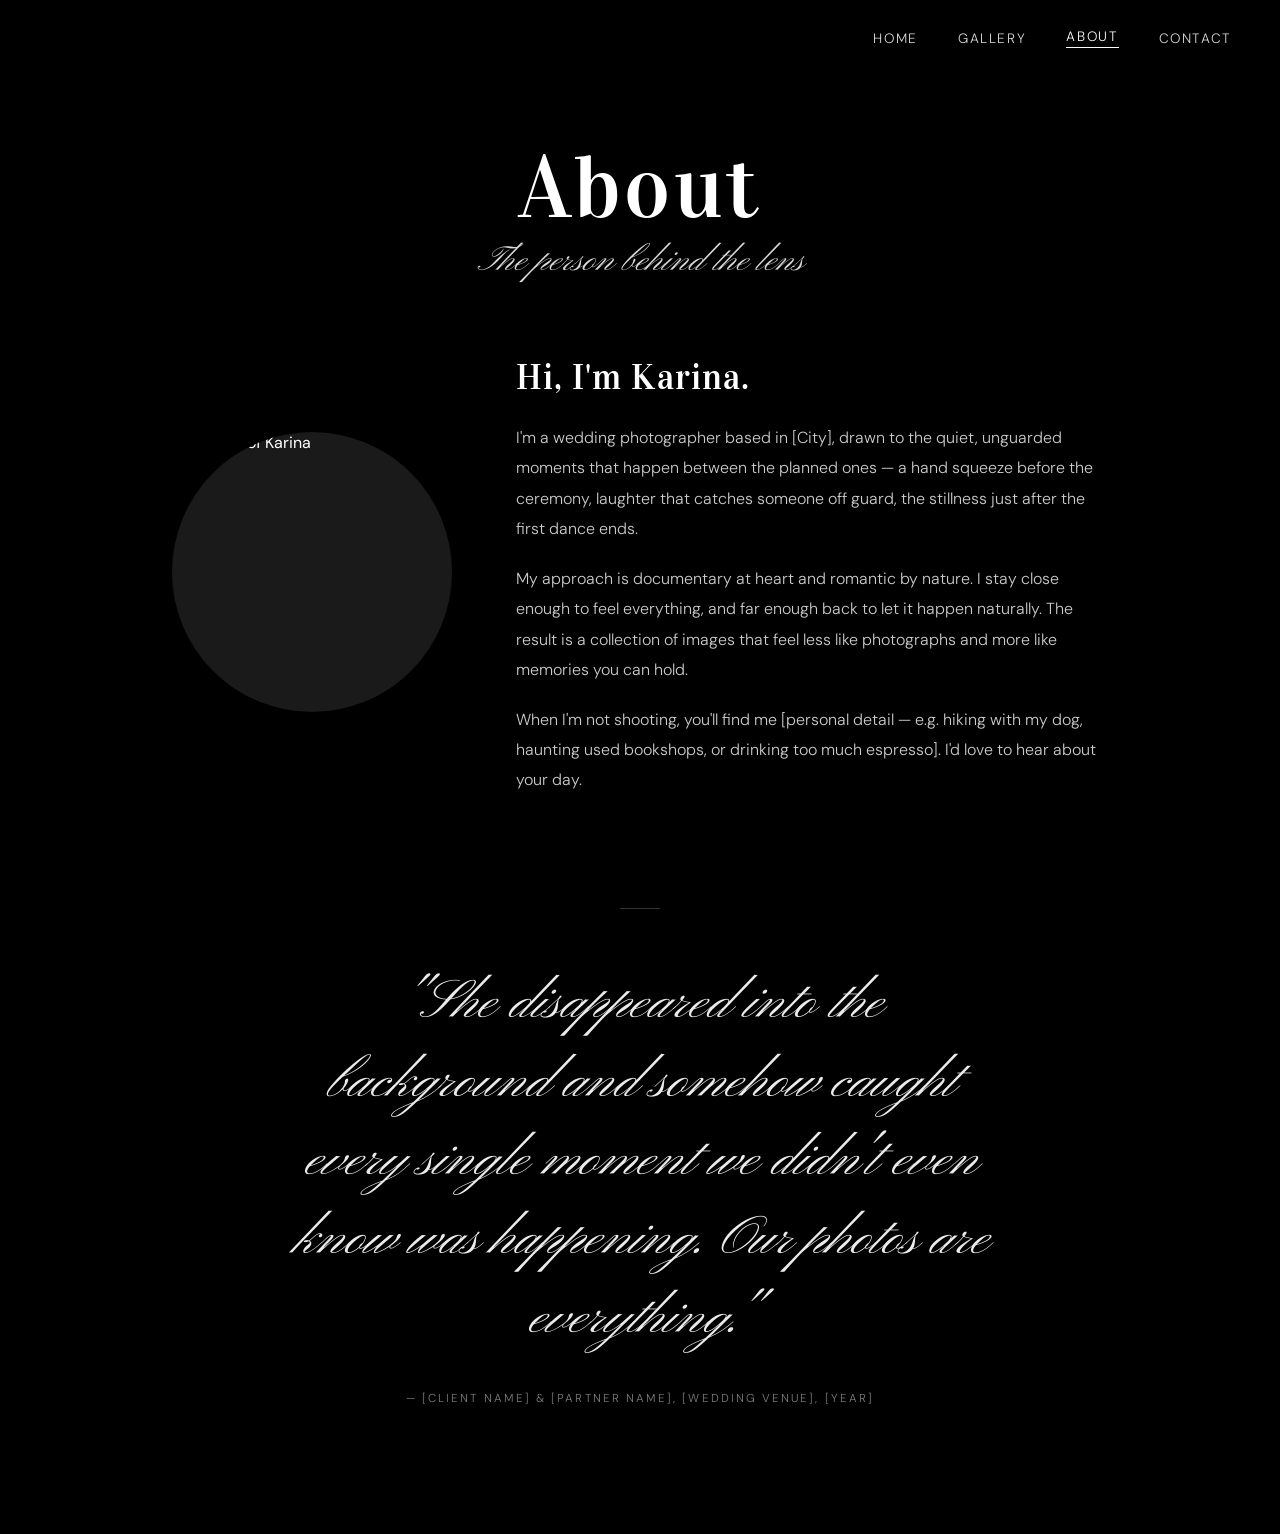
==== about.html @ 6c099190 "Complete Karina photography portfolio site" ====
<!DOCTYPE html>
<html lang="en">
<head>
  <meta charset="UTF-8" />
  <meta name="viewport" content="width=device-width, initial-scale=1.0" />
  <title>About — Karina</title>
  <link rel="icon" type="image/svg+xml" href="data:image/svg+xml,%3Csvg xmlns='http://www.w3.org/2000/svg' viewBox='0 0 64 64'%3E%3Crect width='64' height='64' fill='black'/%3E%3Ctext x='32' y='45' font-family='Georgia,serif' font-size='38' fill='white' text-anchor='middle'%3EK%3C/text%3E%3C/svg%3E" />
  <link rel="preconnect" href="https://fonts.googleapis.com" />
  <link rel="preconnect" href="https://fonts.gstatic.com" crossorigin />
  <link href="https://fonts.googleapis.com/css2?family=Vidaloka&family=Pinyon+Script&family=DM+Sans:ital,wght@0,300;0,400;1,300&display=swap" rel="stylesheet" />
  <style>
    *, *::before, *::after { box-sizing: border-box; margin: 0; padding: 0; }

    :root {
      --black: #000000;
      --white: #ffffff;
    }

    html { scroll-behavior: smooth; }

    body {
      background: var(--black);
      color: var(--white);
      font-family: 'DM Sans', sans-serif;
    }

    /* ── NAV ── */
    nav {
      position: fixed;
      top: 0; left: 0; right: 0;
      z-index: 100;
      display: flex;
      justify-content: flex-end;
      align-items: center;
      padding: 1.75rem 3rem;
      gap: 2.5rem;
      background: rgba(0, 0, 0, 0.72);
    }

    nav a {
      color: var(--white);
      text-decoration: none;
      font-family: 'DM Sans', sans-serif;
      font-weight: 300;
      font-size: 0.85rem;
      letter-spacing: 0.12em;
      text-transform: uppercase;
      opacity: 0.85;
      transition: opacity 0.2s;
    }

    nav a:hover { opacity: 1; }
    nav a.active { opacity: 1; border-bottom: 1px solid var(--white); padding-bottom: 2px; }

    /* ── PAGE HEADER ── */
    .page-header {
      padding: 9rem 2rem 4rem;
      text-align: center;
    }

    .page-header h1 {
      font-family: 'Vidaloka', serif;
      font-size: clamp(2.8rem, 8vw, 5.5rem);
      font-weight: 400;
      letter-spacing: 0.04em;
      line-height: 1;
    }

    .page-header p {
      font-family: 'Pinyon Script', cursive;
      font-style: italic;
      font-size: clamp(1.4rem, 3.5vw, 2.2rem);
      opacity: 0.85;
      margin-top: 0.5rem;
    }

    /* ── BIO SECTION ── */
    .bio {
      display: flex;
      align-items: center;
      gap: 4rem;
      max-width: 1000px;
      margin: 0 auto 7rem;
      padding: 0 2rem;
    }

    /* headshot */
    .bio-photo {
      flex: 0 0 280px;
      width: 280px;
      height: 280px;
      border-radius: 50%;
      overflow: hidden;
      /* PLACEHOLDER: replace with real headshot */
      background: #1a1a1a;
    }

    .bio-photo img {
      width: 100%;
      height: 100%;
      object-fit: cover;
      display: block;
      filter: grayscale(100%);
    }

    /* bio text */
    .bio-text {
      flex: 1;
      padding-top: 0.5rem;
    }

    .bio-text h2 {
      font-family: 'Vidaloka', serif;
      font-size: clamp(1.6rem, 3vw, 2.2rem);
      font-weight: 400;
      letter-spacing: 0.03em;
      margin-bottom: 1.5rem;
    }

    .bio-text p {
      font-family: 'DM Sans', sans-serif;
      font-weight: 300;
      font-size: 1rem;
      line-height: 1.9;
      color: rgba(255, 255, 255, 0.8);
      margin-bottom: 1.2rem;
    }

    .bio-text p:last-child { margin-bottom: 0; }

    /* ── TESTIMONIAL ── */
    .testimonial {
      max-width: 780px;
      margin: 0 auto 8rem;
      padding: 0 2rem;
      text-align: center;
    }

    .testimonial-divider {
      width: 40px;
      height: 1px;
      background: rgba(255, 255, 255, 0.2);
      margin: 0 auto 3.5rem;
    }

    .testimonial blockquote {
      font-family: 'Pinyon Script', cursive;
      font-style: italic;
      font-size: clamp(2rem, 5.5vw, 3.4rem);
      line-height: 1.45;
      color: var(--white);
      opacity: 0.92;
    }

    .testimonial cite {
      display: block;
      font-family: 'DM Sans', sans-serif;
      font-style: normal;
      font-weight: 300;
      font-size: 0.72rem;
      letter-spacing: 0.18em;
      text-transform: uppercase;
      color: rgba(255, 255, 255, 0.5);
      margin-top: 2rem;
    }

    /* ── FADE-IN ANIMATIONS ── */
    @keyframes fade-in-up {
      from { opacity: 0; transform: translateY(18px); }
      to   { opacity: 1; transform: translateY(0); }
    }

    .fade-in-load {
      opacity: 0;
      animation: fade-in-up 1.1s ease forwards;
    }

    .fade-in-scroll {
      opacity: 0;
      transform: translateY(18px);
      transition: opacity 0.9s ease, transform 0.9s ease;
    }

    .fade-in-scroll.in-view {
      opacity: 1;
      transform: translateY(0);
    }

    /* ── SCROLL TO TOP ── */
    .scroll-top {
      position: fixed;
      bottom: 1.75rem;
      right: 1.75rem;
      width: 2.75rem;
      height: 2.75rem;
      border-radius: 50%;
      background: var(--white);
      color: var(--black);
      border: none;
      display: flex;
      align-items: center;
      justify-content: center;
      cursor: pointer;
      opacity: 0;
      visibility: hidden;
      transform: translateY(10px);
      transition: opacity 0.3s ease, transform 0.3s ease, background 0.2s ease;
      z-index: 200;
    }

    .scroll-top.visible {
      opacity: 0.9;
      visibility: visible;
      transform: translateY(0);
    }

    .scroll-top:hover {
      opacity: 1;
      background: rgba(255, 255, 255, 0.8);
    }

    .scroll-top svg {
      width: 18px;
      height: 18px;
      stroke: currentColor;
      fill: none;
      stroke-width: 2;
      stroke-linecap: round;
      stroke-linejoin: round;
    }

    /* ── RESPONSIVE ── */
    @media (max-width: 768px) {
      nav {
        justify-content: center;
        flex-wrap: wrap;
        padding: 1.25rem 1.5rem;
        gap: 1.5rem;
      }

      .bio {
        flex-direction: column;
        align-items: center;
        gap: 2.5rem;
        margin-bottom: 5rem;
      }

      .bio-photo {
        flex: none;
        width: 220px;
        height: 220px;
      }

      .bio-text { padding-top: 0; }

      .bio { margin-top: 1.5rem; }

      .page-header { padding-top: 7rem; }
    }
  </style>
</head>
<body>

  <!-- NAV -->
  <nav>
    <a href="index.html">Home</a>
    <a href="gallery.html">Gallery</a>
    <a href="about.html" class="active">About</a>
    <a href="contact.html">Contact</a>
  </nav>

  <!-- PAGE HEADER -->
  <header class="page-header fade-in-load">
    <h1>About</h1>
    <p>The person behind the lens</p>
  </header>

  <!-- BIO -->
  <section class="bio fade-in-scroll">

    <!-- PLACEHOLDER: replace src with Karina's real headshot -->
    <div class="bio-photo">
      <img src="https://picsum.photos/seed/karina/560/560" alt="Portrait of Karina" />
    </div>

    <div class="bio-text">
      <!-- PLACEHOLDER: replace name, location, and bio paragraphs -->
      <h2>Hi, I'm Karina.</h2>
      <p>
        I'm a wedding photographer based in [City], drawn to the quiet, unguarded
        moments that happen between the planned ones — a hand squeeze before the
        ceremony, laughter that catches someone off guard, the stillness just after
        the first dance ends.
      </p>
      <p>
        My approach is documentary at heart and romantic by nature. I stay close
        enough to feel everything, and far enough back to let it happen naturally.
        The result is a collection of images that feel less like photographs and
        more like memories you can hold.
      </p>
      <p>
        When I'm not shooting, you'll find me [personal detail — e.g. hiking with
        my dog, haunting used bookshops, or drinking too much espresso]. I'd love
        to hear about your day.
      </p>
    </div>

  </section>

  <!-- TESTIMONIAL -->
  <section class="testimonial fade-in-scroll">
    <div class="testimonial-divider"></div>
    <!-- PLACEHOLDER: replace quote and attribution with a real client testimonial -->
    <blockquote>
      "She disappeared into the background and somehow caught every single moment
      we didn't even know was happening. Our photos are everything."
    </blockquote>
    <cite>— [Client Name] &amp; [Partner Name], [Wedding Venue], [Year]</cite>
  </section>

  <!-- SCROLL TO TOP -->
  <button class="scroll-top" id="scroll-top" aria-label="Scroll to top">
    <svg viewBox="0 0 24 24" aria-hidden="true">
      <line x1="12" y1="19" x2="12" y2="5"/>
      <polyline points="5 12 12 5 19 12"/>
    </svg>
  </button>

  <script>
    const fadeEls = document.querySelectorAll('.fade-in-scroll');
    const fadeObserver = new IntersectionObserver((entries) => {
      entries.forEach((entry) => {
        if (entry.isIntersecting) {
          entry.target.classList.add('in-view');
          fadeObserver.unobserve(entry.target);
        }
      });
    }, { threshold: 0.15 });
    fadeEls.forEach((el) => fadeObserver.observe(el));

    const scrollTopBtn = document.getElementById('scroll-top');
    window.addEventListener('scroll', () => {
      scrollTopBtn.classList.toggle('visible', window.scrollY > 400);
    });
    scrollTopBtn.addEventListener('click', () => {
      window.scrollTo({ top: 0, behavior: 'smooth' });
    });
  </script>

</body>
</html>
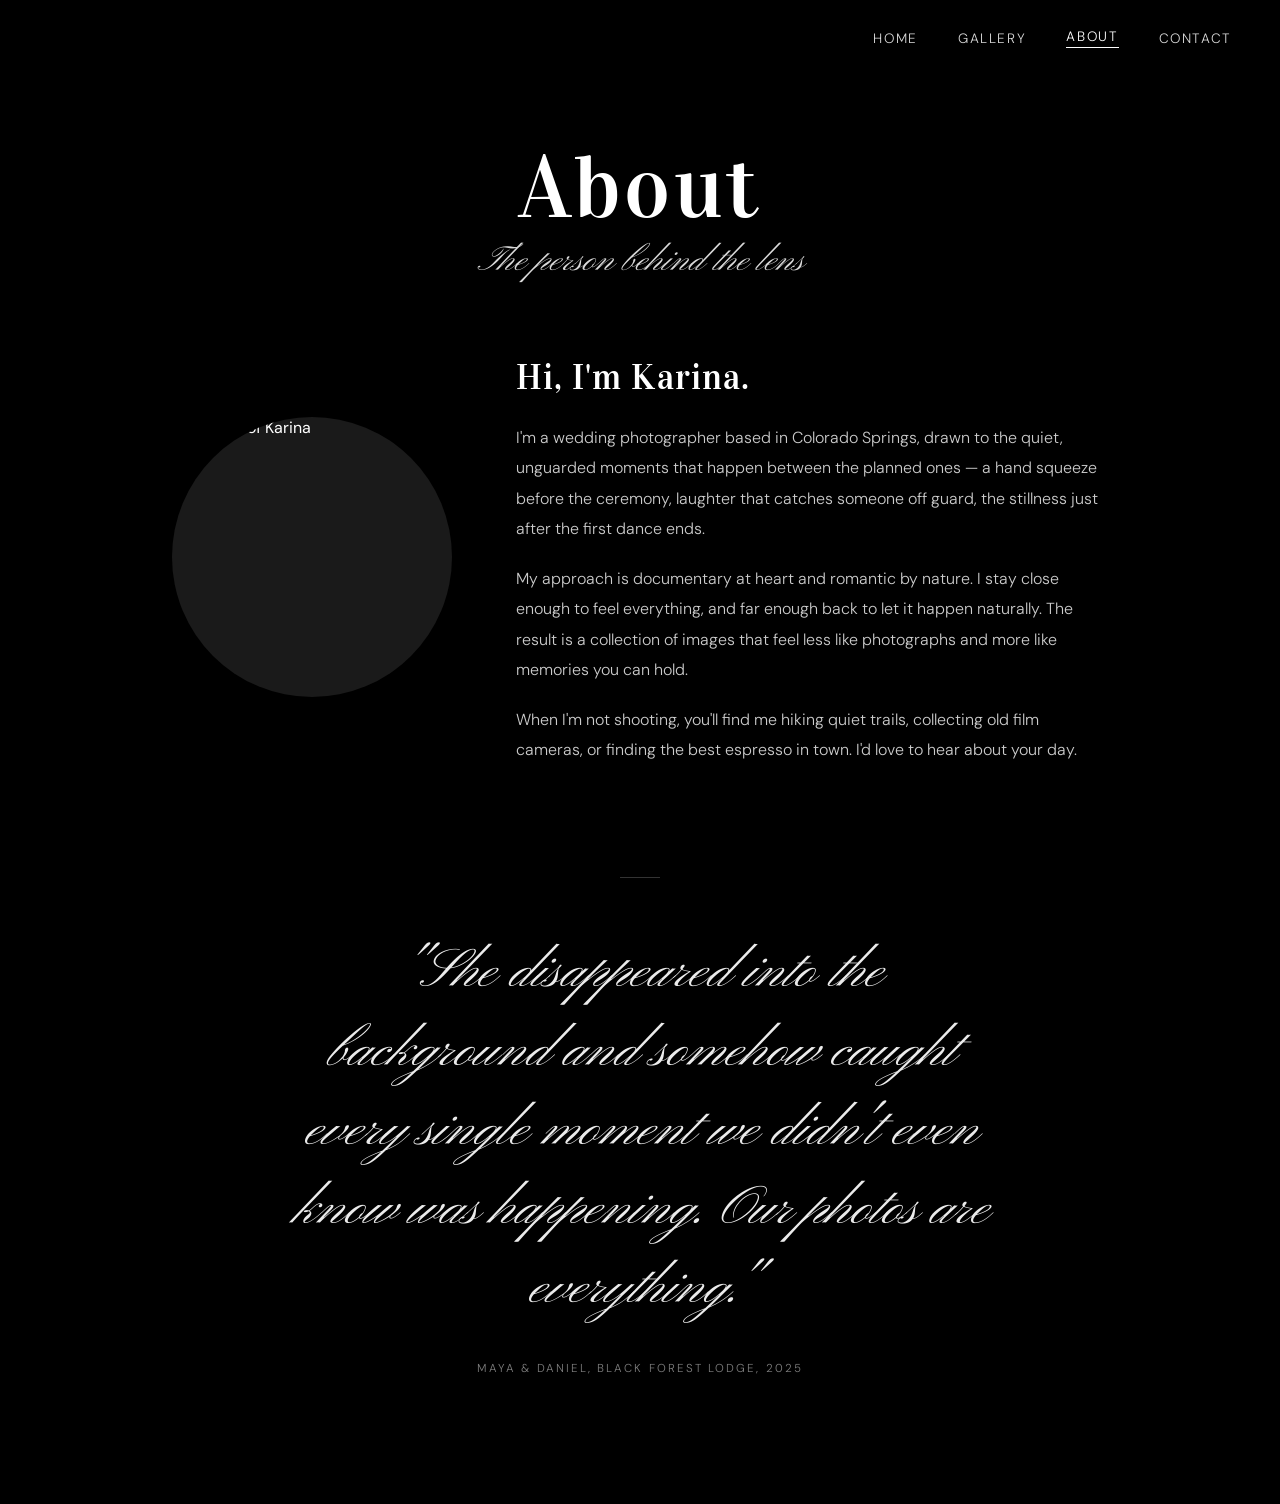
==== commit 8b084861: "Clean up Karina portfolio placeholder copy" ====
--- a/about.html
+++ b/about.html
@@ -287,7 +287,7 @@
       <!-- PLACEHOLDER: replace name, location, and bio paragraphs -->
       <h2>Hi, I'm Karina.</h2>
       <p>
-        I'm a wedding photographer based in [City], drawn to the quiet, unguarded
+        I'm a wedding photographer based in Colorado Springs, drawn to the quiet, unguarded
         moments that happen between the planned ones — a hand squeeze before the
         ceremony, laughter that catches someone off guard, the stillness just after
         the first dance ends.
@@ -299,8 +299,7 @@
         more like memories you can hold.
       </p>
       <p>
-        When I'm not shooting, you'll find me [personal detail — e.g. hiking with
-        my dog, haunting used bookshops, or drinking too much espresso]. I'd love
+        When I'm not shooting, you'll find me hiking quiet trails, collecting old film cameras, or finding the best espresso in town. I'd love
         to hear about your day.
       </p>
     </div>
@@ -315,7 +314,7 @@
       "She disappeared into the background and somehow caught every single moment
       we didn't even know was happening. Our photos are everything."
     </blockquote>
-    <cite>— [Client Name] &amp; [Partner Name], [Wedding Venue], [Year]</cite>
+    <cite>Maya &amp; Daniel, Black Forest Lodge, 2025</cite>
   </section>
 
   <!-- SCROLL TO TOP -->
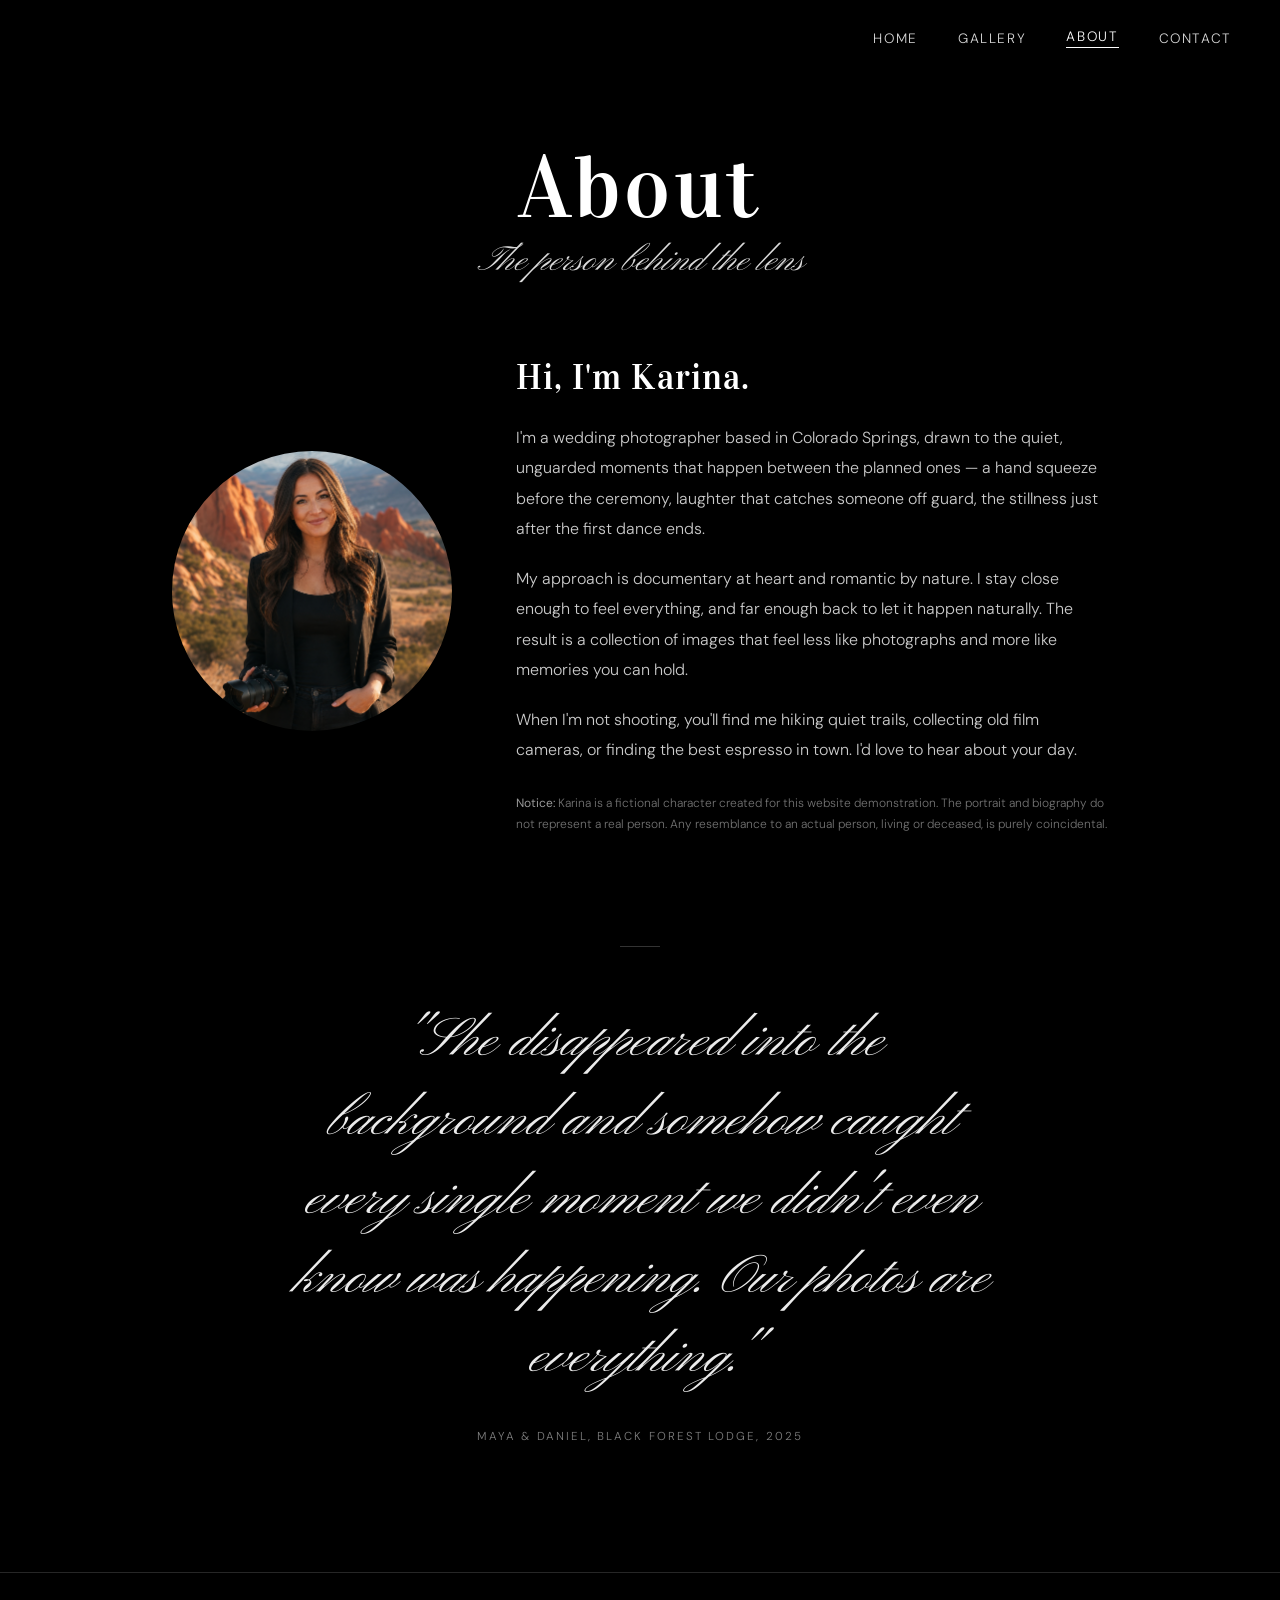
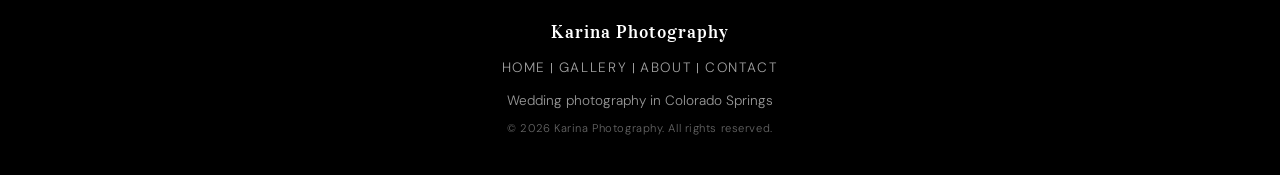
==== commit 15bc1f82: "Polish Karina portfolio for production" ====
--- a/about.html
+++ b/about.html
@@ -4,6 +4,7 @@
   <meta charset="UTF-8" />
   <meta name="viewport" content="width=device-width, initial-scale=1.0" />
   <title>About — Karina</title>
+  <meta name="description" content="Meet Karina, the fictional photographer behind this Colorado Springs wedding photography portfolio demonstration." />
   <link rel="icon" type="image/svg+xml" href="data:image/svg+xml,%3Csvg xmlns='http://www.w3.org/2000/svg' viewBox='0 0 64 64'%3E%3Crect width='64' height='64' fill='black'/%3E%3Ctext x='32' y='45' font-family='Georgia,serif' font-size='38' fill='white' text-anchor='middle'%3EK%3C/text%3E%3C/svg%3E" />
   <link rel="preconnect" href="https://fonts.googleapis.com" />
   <link rel="preconnect" href="https://fonts.gstatic.com" crossorigin />
@@ -25,7 +26,7 @@
     }
 
     /* ── NAV ── */
-    nav {
+    body > nav {
       position: fixed;
       top: 0; left: 0; right: 0;
       z-index: 100;
@@ -100,7 +101,6 @@
       height: 100%;
       object-fit: cover;
       display: block;
-      filter: grayscale(100%);
     }
 
     /* bio text */
@@ -127,6 +127,21 @@
     }
 
     .bio-text p:last-child { margin-bottom: 0; }
+
+    .bio-text .fictional-notice {
+      font-family: 'DM Sans', sans-serif;
+      font-weight: 300;
+      font-size: 0.75rem;
+      line-height: 1.7;
+      color: rgba(255, 255, 255, 0.45);
+      margin-top: 1.75rem;
+      margin-bottom: 0;
+    }
+
+    .fictional-notice strong {
+      color: rgba(255, 255, 255, 0.6);
+      font-weight: 400;
+    }
 
     /* ── TESTIMONIAL ── */
     .testimonial {
@@ -258,6 +273,7 @@
       .page-header { padding-top: 7rem; }
     }
   </style>
+  <link rel="stylesheet" href="site-enhancements.css" />
 </head>
 <body>
 
@@ -278,9 +294,8 @@
   <!-- BIO -->
   <section class="bio fade-in-scroll">
 
-    <!-- PLACEHOLDER: replace src with Karina's real headshot -->
     <div class="bio-photo">
-      <img src="https://picsum.photos/seed/karina/560/560" alt="Portrait of Karina" />
+      <img src="assets/images/karina-portrait.jpg.png" alt="Portrait of Karina" />
     </div>
 
     <div class="bio-text">
@@ -302,6 +317,7 @@
         When I'm not shooting, you'll find me hiking quiet trails, collecting old film cameras, or finding the best espresso in town. I'd love
         to hear about your day.
       </p>
+      <p class="fictional-notice"><strong>Notice:</strong> Karina is a fictional character created for this website demonstration. The portrait and biography do not represent a real person. Any resemblance to an actual person, living or deceased, is purely coincidental.</p>
     </div>
 
   </section>
@@ -324,6 +340,16 @@
       <polyline points="5 12 12 5 19 12"/>
     </svg>
   </button>
+
+  <!-- FOOTER -->
+  <footer class="site-footer">
+    <p class="footer-brand">Karina Photography</p>
+    <nav class="footer-nav" aria-label="Footer navigation">
+      <a href="index.html">Home</a> | <a href="gallery.html">Gallery</a> | <a href="about.html">About</a> | <a href="contact.html">Contact</a>
+    </nav>
+    <p class="footer-tagline">Wedding photography in Colorado Springs</p>
+    <p class="footer-copyright">&copy; 2026 Karina Photography. All rights reserved.</p>
+  </footer>
 
   <script>
     const fadeEls = document.querySelectorAll('.fade-in-scroll');
--- a/site-enhancements.css
+++ b/site-enhancements.css
@@ -0,0 +1,84 @@
+/* Shared production-readiness styles.
+   Scope: footer, visible keyboard focus, reduced motion.
+   Does not move or replace the per-page inline styles. */
+
+/* ── FOOTER ── */
+.site-footer {
+  border-top: 1px solid rgba(255, 255, 255, 0.15);
+  padding: 3rem 2rem 2.5rem;
+  text-align: center;
+  color: rgba(255, 255, 255, 0.7);
+  font-family: 'DM Sans', sans-serif;
+  font-weight: 300;
+}
+
+.site-footer .footer-brand {
+  font-family: 'Vidaloka', serif;
+  font-size: 1.1rem;
+  letter-spacing: 0.06em;
+  color: #ffffff;
+  margin-bottom: 1rem;
+}
+
+.site-footer .footer-nav {
+  font-size: 0.78rem;
+  letter-spacing: 0.1em;
+  text-transform: uppercase;
+  margin-bottom: 1rem;
+}
+
+.site-footer .footer-nav a {
+  color: rgba(255, 255, 255, 0.75);
+  text-decoration: none;
+  transition: color 0.2s;
+}
+
+.site-footer .footer-nav a:hover {
+  color: #ffffff;
+}
+
+.site-footer .footer-tagline {
+  font-size: 0.85rem;
+  margin-bottom: 0.75rem;
+  color: rgba(255, 255, 255, 0.6);
+}
+
+.site-footer .footer-copyright {
+  font-size: 0.7rem;
+  letter-spacing: 0.05em;
+  color: rgba(255, 255, 255, 0.4);
+}
+
+/* ── VISIBLE KEYBOARD FOCUS ── */
+a:focus-visible,
+button:focus-visible {
+  outline: 2px solid #ffffff;
+  outline-offset: 3px;
+}
+
+/* contact form fields set outline:none inline; restore it on keyboard focus */
+.field input:focus-visible,
+.field textarea:focus-visible {
+  outline: 2px solid #ffffff;
+  outline-offset: 4px;
+}
+
+/* ── REDUCED MOTION ── */
+@media (prefers-reduced-motion: reduce) {
+  html {
+    scroll-behavior: auto;
+  }
+
+  *, *::before, *::after {
+    animation-duration: 0.01ms !important;
+    animation-iteration-count: 1 !important;
+    transition-duration: 0.01ms !important;
+    scroll-behavior: auto !important;
+  }
+
+  .fade-in-load,
+  .fade-in-scroll {
+    opacity: 1 !important;
+    transform: none !important;
+  }
+}
